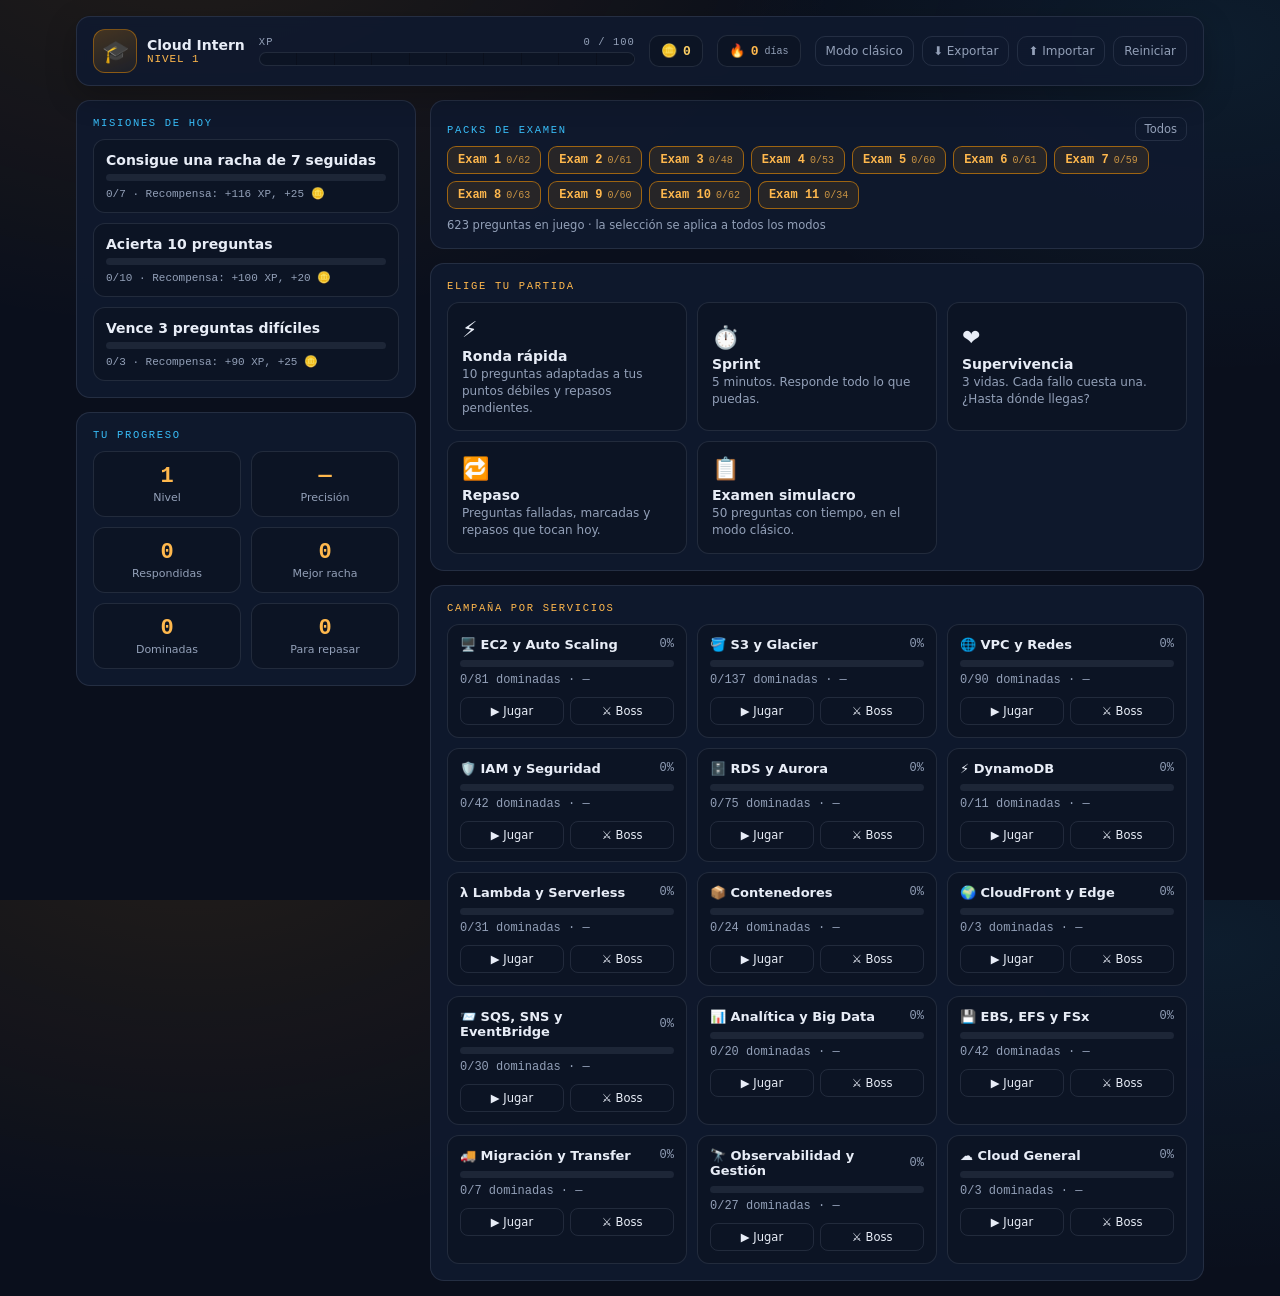
==== game.html @ a1cb2301 "Add exam-package selection to game mode Toggle chips (Exam 1-11) on the dashboard scope the question" ====
<!doctype html>
<html lang="es">
<head>
  <meta charset="utf-8"/>
  <meta name="viewport" content="width=device-width, initial-scale=1"/>
  <title>AWS Architect: Training Grounds — SAA-C03</title>
  <link rel="stylesheet" href="game.css"/>
</head>
<body>
  <div class="wrap">

    <!-- HUD persistente -->
    <header class="hud">
      <div class="rank-badge">
        <div class="icon" id="hudRankIcon">🎓</div>
        <div class="who">
          <div class="rank-name" id="hudRankName">Cloud Intern</div>
          <div class="level-tag" id="hudLevel">NIVEL 1</div>
        </div>
      </div>
      <div class="xpbar-wrap">
        <div class="xpbar-label">
          <span>XP</span>
          <span id="hudXpText">0 / 100</span>
        </div>
        <div class="xpbar" role="progressbar" aria-label="Progreso de nivel" aria-valuemin="0" aria-valuemax="100" id="hudXpBar">
          <div class="fill" id="hudXpFill"></div>
          <div class="segments"></div>
        </div>
      </div>
      <div class="hud-pill coins" title="Monedas">🪙 <span id="hudCoins">0</span></div>
      <div class="hud-pill flame" title="Racha diaria">🔥 <span id="hudDailyStreak">0</span> <span class="sub">días</span></div>
      <div class="hud-actions">
        <a href="quiz.html" title="Quiz clásico">Modo clásico</a>
        <button id="exportBtn" title="Descargar progreso como JSON">⬇ Exportar</button>
        <button id="importBtn" title="Cargar progreso desde JSON">⬆ Importar</button>
        <input type="file" id="importFile" accept=".json,application/json" class="hidden"/>
        <button id="resetBtn" title="Reiniciar progreso del juego">Reiniciar</button>
      </div>
    </header>

    <!-- ============ DASHBOARD ============ -->
    <main id="viewDashboard">
      <div class="dash-grid">
        <div>
          <section class="panel" aria-labelledby="missionsTitle">
            <p class="eyebrow" id="missionsTitle">Misiones de hoy</p>
            <div id="missionsList"></div>
          </section>
          <section class="panel" style="margin-top: 14px;" aria-labelledby="statsTitle">
            <p class="eyebrow" id="statsTitle">Tu progreso</p>
            <div class="stats-row" id="statsRow"></div>
          </section>
        </div>
        <div>
          <section class="panel" aria-labelledby="examsTitle">
            <div class="exams-head">
              <p class="eyebrow" id="examsTitle">Packs de examen</p>
              <button id="examsAllBtn" class="exams-all">Todos</button>
            </div>
            <div class="exam-chips" id="examChips" role="group" aria-label="Packs de examen incluidos"></div>
            <div class="exams-note" id="examsNote"></div>
          </section>
          <section class="panel" style="margin-top: 14px;" aria-labelledby="modesTitle">
            <p class="eyebrow orange" id="modesTitle">Elige tu partida</p>
            <div class="modes-grid" id="modesGrid"></div>
          </section>
          <section class="panel" style="margin-top: 14px;" aria-labelledby="campaignTitle">
            <p class="eyebrow orange" id="campaignTitle">Campaña por servicios</p>
            <div class="cat-grid" id="catGrid"></div>
          </section>
        </div>
      </div>
    </main>

    <!-- ============ PARTIDA ============ -->
    <main id="viewPlay" class="hidden">
      <div class="playbar">
        <span class="mode-tag" id="playModeTag">MODO</span>
        <span class="progress-tag" id="playProgress"></span>
        <span class="timer-tag" id="playTimer"></span>
        <span class="lives-tag" id="playLives"></span>
        <span class="spacer"></span>
        <div class="combo-meter" id="comboMeter" title="Racha de aciertos">
          <span class="combo-n" id="comboN">0</span>
          <span class="combo-x" id="comboX">racha</span>
        </div>
        <button class="btn" id="quitBtn">Terminar</button>
      </div>

      <section class="panel qcard" id="qCard">
        <div class="xp-float" id="xpFloat"></div>
        <div class="chips" id="qChips"></div>
        <div class="qprompt" id="qPrompt"></div>
        <div class="opts" id="qOptions"></div>
        <div class="play-actions">
          <button class="btn primary" id="submitBtn" disabled>Responder</button>
          <button class="btn" id="nextBtn" disabled>Siguiente</button>
          <button class="flag-btn" id="flagBtn">☆ Marcar para repaso</button>
        </div>
        <div id="resultBox"></div>
      </section>
    </main>

    <!-- ============ RESUMEN ============ -->
    <main id="viewSummary" class="hidden">
      <section class="panel">
        <div class="summary-hero">
          <p class="eyebrow orange" id="summaryMode">SESIÓN</p>
          <div class="big" id="summaryTitle">Sesión completada</div>
          <div class="sub" id="summarySub"></div>
        </div>
        <div class="summary-grid" id="summaryGrid"></div>
        <div class="summary-actions">
          <button class="btn primary" id="againBtn">⚡ Otra ronda</button>
          <button class="btn" id="dashBtn">Volver al dashboard</button>
        </div>
      </section>
    </main>

  </div>

  <!-- Overlay genérico: level-up, cofres, boss -->
  <div class="overlay hidden" id="overlay" role="dialog" aria-modal="true">
    <div class="overlay-card">
      <div class="ov-icon" id="ovIcon">🎉</div>
      <div class="ov-title" id="ovTitle"></div>
      <div class="ov-sub" id="ovSub"></div>
      <button class="btn primary" id="ovBtn">Continuar</button>
    </div>
  </div>

  <div class="toasts" id="toasts" aria-live="polite"></div>

  <script src="quiz-data-all.js"></script>
  <script src="game-core.js"></script>
  <script src="game.js"></script>
</body>
</html>
---- game.css ----
/* game.css — AWS Architect: Training Grounds */

:root {
  --bg: #0a0f1c;
  --panel: #101a2e;
  --panel-2: #0c1424;
  --ink: #e8edf7;
  --muted: #93a0b8;
  --border: rgba(148, 163, 184, 0.16);
  --orange: #ff9900;
  --orange-hi: #ffb84d;
  --cyan: #38bdf8;
  --good: #3fb950;
  --bad: #f85149;
  --gold: #ffd166;
  --ring: rgba(255, 153, 0, 0.35);
  --hud-font: ui-monospace, "Cascadia Mono", Consolas, "SF Mono", monospace;
  --body-font: "Segoe UI", system-ui, -apple-system, Roboto, sans-serif;
  --radius: 14px;
}

* { box-sizing: border-box; }
html, body { height: 100%; }

body {
  margin: 0;
  font-family: var(--body-font);
  color: var(--ink);
  background:
    radial-gradient(1100px 700px at 15% -10%, rgba(255, 153, 0, 0.10), transparent 60%),
    radial-gradient(900px 600px at 95% 5%, rgba(56, 189, 248, 0.08), transparent 55%),
    var(--bg);
  min-height: 100vh;
}

.wrap { max-width: 1160px; margin: 0 auto; padding: 16px; }

.hidden { display: none !important; }

/* ---------- HUD superior ---------- */
.hud {
  display: flex;
  align-items: center;
  gap: 14px;
  flex-wrap: wrap;
  padding: 12px 16px;
  background: rgba(16, 26, 46, 0.92);
  border: 1px solid var(--border);
  border-radius: var(--radius);
  box-shadow: 0 10px 30px rgba(0, 0, 0, 0.25);
  position: sticky;
  top: 10px;
  z-index: 40;
  backdrop-filter: blur(6px);
}

.rank-badge {
  display: flex;
  align-items: center;
  gap: 10px;
  min-width: 0;
}
.rank-badge .icon {
  width: 44px; height: 44px;
  display: grid; place-items: center;
  font-size: 22px;
  background: linear-gradient(160deg, rgba(255, 153, 0, 0.22), rgba(255, 153, 0, 0.06));
  border: 1px solid rgba(255, 153, 0, 0.4);
  border-radius: 12px;
  flex-shrink: 0;
}
.rank-badge .who { min-width: 0; }
.rank-badge .rank-name {
  font-weight: 700;
  font-size: 14px;
  white-space: nowrap;
}
.rank-badge .level-tag {
  font-family: var(--hud-font);
  font-size: 11px;
  color: var(--orange-hi);
  letter-spacing: 0.08em;
}

/* Barra de XP segmentada — elemento firma del HUD */
.xpbar-wrap { flex: 1; min-width: 180px; }
.xpbar-label {
  display: flex; justify-content: space-between;
  font-family: var(--hud-font);
  font-size: 10.5px; letter-spacing: 0.1em;
  color: var(--muted);
  margin-bottom: 4px;
  text-transform: uppercase;
}
.xpbar {
  height: 14px;
  border-radius: 7px;
  background: var(--panel-2);
  border: 1px solid var(--border);
  overflow: hidden;
  position: relative;
}
.xpbar .fill {
  height: 100%;
  width: 0%;
  border-radius: 7px;
  background:
    repeating-linear-gradient(-55deg, transparent 0 8px, rgba(255, 255, 255, 0.14) 8px 16px),
    linear-gradient(90deg, #d97706, var(--orange) 60%, var(--orange-hi));
  box-shadow: 0 0 12px rgba(255, 153, 0, 0.5);
  transition: width 0.5s cubic-bezier(0.22, 1, 0.36, 1);
}
.xpbar .segments {
  position: absolute; inset: 0;
  background: repeating-linear-gradient(90deg, transparent 0 calc(10% - 1px), rgba(10, 15, 28, 0.9) calc(10% - 1px) 10%);
  pointer-events: none;
}

.hud-pill {
  display: flex; align-items: center; gap: 6px;
  font-family: var(--hud-font);
  font-size: 13px; font-weight: 600;
  padding: 7px 11px;
  border-radius: 10px;
  border: 1px solid var(--border);
  background: var(--panel-2);
  white-space: nowrap;
}
.hud-pill.coins { color: var(--gold); }
.hud-pill.flame { color: var(--orange-hi); }
.hud-pill .sub { color: var(--muted); font-size: 10px; font-weight: 400; }

.hud-actions { display: flex; gap: 8px; }
.hud-actions a, .hud-actions button {
  font-size: 12px;
  color: var(--muted);
  background: transparent;
  border: 1px solid var(--border);
  border-radius: 10px;
  padding: 7px 10px;
  cursor: pointer;
  text-decoration: none;
  font-family: var(--body-font);
}
.hud-actions a:hover, .hud-actions button:hover { color: var(--ink); border-color: var(--muted); }

/* ---------- Paneles genéricos ---------- */
.panel {
  background: rgba(16, 26, 46, 0.92);
  border: 1px solid var(--border);
  border-radius: var(--radius);
  padding: 16px;
}

.eyebrow {
  font-family: var(--hud-font);
  font-size: 10.5px;
  letter-spacing: 0.16em;
  text-transform: uppercase;
  color: var(--cyan);
  margin: 0 0 10px;
}
.eyebrow.orange { color: var(--orange-hi); }

h1, h2, h3 { margin: 0; }

button.btn {
  border: 0;
  padding: 11px 16px;
  border-radius: 12px;
  cursor: pointer;
  font-weight: 700;
  font-size: 14px;
  letter-spacing: 0.02em;
  font-family: var(--body-font);
  color: var(--ink);
  background: rgba(48, 54, 61, 0.85);
  border: 1px solid var(--border);
}
button.btn.primary {
  background: linear-gradient(180deg, var(--orange), #e08600);
  color: #14100a;
  border: 0;
}
button.btn:hover:not(:disabled) { filter: brightness(1.08); }
button.btn:active:not(:disabled) { transform: translateY(1px); }
button.btn:disabled { opacity: 0.5; cursor: not-allowed; }
button:focus-visible, a:focus-visible, label:focus-within {
  outline: 2px solid var(--cyan);
  outline-offset: 2px;
}

/* ---------- Dashboard ---------- */
.dash-grid {
  display: grid;
  grid-template-columns: 340px 1fr;
  gap: 14px;
  margin-top: 14px;
}
@media (max-width: 960px) { .dash-grid { grid-template-columns: 1fr; } }

.mission-card {
  display: flex; flex-direction: column; gap: 6px;
  padding: 12px;
  border: 1px solid var(--border);
  border-radius: 12px;
  background: var(--panel-2);
  margin-bottom: 10px;
}
.mission-card:last-child { margin-bottom: 0; }
.mission-card .mtext { font-size: 14px; font-weight: 600; }
.mission-card .mreward {
  font-family: var(--hud-font);
  font-size: 11px; color: var(--muted);
}
.mission-card.done { border-color: rgba(63, 185, 80, 0.5); }
.mission-card.done .mtext { color: var(--good); }
.mini-bar {
  height: 7px; border-radius: 4px;
  background: rgba(148, 163, 184, 0.12);
  overflow: hidden;
}
.mini-bar .fill {
  height: 100%;
  background: linear-gradient(90deg, var(--cyan), #7dd3fc);
  border-radius: 4px;
  transition: width 0.4s ease;
}
.mission-card.done .mini-bar .fill { background: var(--good); }

/* Packs de examen: chips conmutables que delimitan el pool de todos los modos */
.exams-head { display: flex; align-items: baseline; justify-content: space-between; gap: 10px; }
.exams-all {
  font-family: var(--body-font);
  font-size: 11.5px;
  color: var(--muted);
  background: transparent;
  border: 1px solid var(--border);
  border-radius: 8px;
  padding: 4px 9px;
  cursor: pointer;
}
.exams-all:hover { color: var(--ink); border-color: var(--muted); }
.exam-chips { display: flex; flex-wrap: wrap; gap: 7px; }
.exam-chip {
  font-family: var(--hud-font);
  font-size: 12px;
  padding: 6px 10px;
  border-radius: 9px;
  border: 1px solid var(--border);
  background: transparent;
  color: var(--muted);
  cursor: pointer;
  transition: border-color 0.15s, color 0.15s, background 0.15s;
}
.exam-chip .n { font-weight: 700; }
.exam-chip .pct { font-size: 10px; opacity: 0.75; margin-left: 5px; }
.exam-chip:hover { border-color: rgba(255, 153, 0, 0.45); color: var(--ink); }
.exam-chip[aria-pressed="true"] {
  border-color: rgba(255, 153, 0, 0.55);
  background: rgba(255, 153, 0, 0.10);
  color: var(--orange-hi);
}
.exams-note {
  margin-top: 9px;
  font-size: 11.5px;
  color: var(--muted);
}

.modes-grid {
  display: grid;
  grid-template-columns: repeat(3, 1fr);
  gap: 10px;
}
@media (max-width: 720px) { .modes-grid { grid-template-columns: repeat(2, 1fr); } }
@media (max-width: 480px) { .modes-grid { grid-template-columns: 1fr; } }

.mode-card {
  text-align: left;
  padding: 14px;
  border-radius: 12px;
  border: 1px solid var(--border);
  background: var(--panel-2);
  cursor: pointer;
  color: var(--ink);
  font-family: var(--body-font);
  transition: transform 0.15s ease, border-color 0.15s ease;
}
.mode-card:hover { transform: translateY(-2px); border-color: rgba(255, 153, 0, 0.5); }
.mode-card .mode-icon { font-size: 22px; }
.mode-card .mode-name { font-weight: 700; font-size: 14px; margin: 6px 0 2px; }
.mode-card .mode-desc { font-size: 12px; color: var(--muted); line-height: 1.4; }

.cat-grid {
  display: grid;
  grid-template-columns: repeat(auto-fill, minmax(210px, 1fr));
  gap: 10px;
}
.cat-card {
  padding: 12px;
  border: 1px solid var(--border);
  border-radius: 12px;
  background: var(--panel-2);
}
.cat-card .cat-head {
  display: flex; align-items: center; justify-content: space-between;
  gap: 8px; margin-bottom: 8px;
}
.cat-card .cat-name { font-size: 13px; font-weight: 600; }
.cat-card .cat-pct {
  font-family: var(--hud-font); font-size: 12px; color: var(--muted);
}
.cat-card .cat-actions { display: flex; gap: 6px; margin-top: 10px; }
.cat-card .cat-actions button {
  flex: 1;
  font-size: 11.5px;
  padding: 6px 8px;
  border-radius: 8px;
  border: 1px solid var(--border);
  background: transparent;
  color: var(--ink);
  cursor: pointer;
  font-family: var(--body-font);
}
.cat-card .cat-actions button:hover { border-color: var(--orange); color: var(--orange-hi); }
.cat-card .cat-actions button.boss-done { border-color: rgba(255, 209, 102, 0.5); color: var(--gold); }
.cat-card .mini-bar .fill { background: linear-gradient(90deg, #d97706, var(--orange-hi)); }
.cat-card.weak { border-color: rgba(248, 81, 73, 0.35); }

.stats-row {
  display: grid;
  grid-template-columns: repeat(auto-fit, minmax(130px, 1fr));
  gap: 10px;
}
.stat-tile {
  padding: 12px;
  border: 1px solid var(--border);
  border-radius: 12px;
  background: var(--panel-2);
  text-align: center;
}
.stat-tile .num {
  font-family: var(--hud-font);
  font-size: 22px; font-weight: 700;
  color: var(--orange-hi);
}
.stat-tile .lbl { font-size: 11px; color: var(--muted); margin-top: 2px; }

/* ---------- Vista de juego ---------- */
.playbar {
  display: flex; align-items: center; gap: 12px; flex-wrap: wrap;
  margin: 14px 0;
}
.playbar .mode-tag {
  font-family: var(--hud-font);
  font-size: 11px; letter-spacing: 0.14em; text-transform: uppercase;
  color: var(--cyan);
  border: 1px solid rgba(56, 189, 248, 0.35);
  padding: 6px 10px; border-radius: 8px;
}
.playbar .progress-tag, .playbar .timer-tag, .playbar .lives-tag {
  font-family: var(--hud-font);
  font-size: 13px;
}
.playbar .timer-tag.warn { color: var(--bad); font-weight: 700; }
.playbar .spacer { flex: 1; }

/* Medidor de combo — se "calienta" con la racha */
.combo-meter {
  display: flex; align-items: center; gap: 8px;
  font-family: var(--hud-font);
  padding: 6px 12px;
  border-radius: 10px;
  border: 1px solid var(--border);
  background: var(--panel-2);
  transition: border-color 0.3s, box-shadow 0.3s;
}
.combo-meter .combo-n { font-size: 16px; font-weight: 700; }
.combo-meter .combo-x { font-size: 11px; color: var(--muted); }
.combo-meter.heat-1 { border-color: rgba(255, 153, 0, 0.4); }
.combo-meter.heat-1 .combo-n { color: var(--orange-hi); }
.combo-meter.heat-2 {
  border-color: var(--orange);
  box-shadow: 0 0 14px rgba(255, 153, 0, 0.35);
}
.combo-meter.heat-2 .combo-n { color: var(--orange); }
.combo-meter.heat-3 {
  border-color: #fff;
  box-shadow: 0 0 20px rgba(255, 184, 77, 0.7);
  animation: heat-pulse 1.2s ease-in-out infinite;
}
.combo-meter.heat-3 .combo-n { color: #fff; text-shadow: 0 0 8px var(--orange); }
@keyframes heat-pulse {
  0%, 100% { box-shadow: 0 0 14px rgba(255, 184, 77, 0.5); }
  50% { box-shadow: 0 0 26px rgba(255, 184, 77, 0.9); }
}

.qcard { position: relative; overflow: hidden; }
.qcard .chips { display: flex; gap: 8px; flex-wrap: wrap; margin-bottom: 12px; }
.chip {
  font-family: var(--hud-font);
  font-size: 10.5px; letter-spacing: 0.1em; text-transform: uppercase;
  padding: 4px 9px; border-radius: 7px;
  border: 1px solid var(--border);
  color: var(--muted);
}
.chip.hard { color: var(--bad); border-color: rgba(248, 81, 73, 0.45); }
.chip.multi { color: var(--cyan); border-color: rgba(56, 189, 248, 0.4); }

.qprompt { font-size: 16px; line-height: 1.5; }

.opts { margin-top: 14px; display: grid; gap: 9px; }
.opt {
  display: flex; gap: 10px; align-items: flex-start;
  padding: 12px;
  border: 1px solid var(--border);
  border-radius: 12px;
  background: rgba(255, 255, 255, 0.02);
  cursor: pointer;
  transition: border-color 0.12s, background 0.12s;
}
.opt:hover { border-color: rgba(255, 153, 0, 0.4); background: rgba(255, 153, 0, 0.05); }
.opt input { margin-top: 3px; accent-color: var(--orange); }
.opt .optk {
  width: 24px;
  font-family: var(--hud-font);
  font-weight: 700;
  color: var(--muted);
  flex-shrink: 0;
}
.opt.correct { border-color: rgba(63, 185, 80, 0.6); background: rgba(63, 185, 80, 0.1); }
.opt.wrong { border-color: rgba(248, 81, 73, 0.6); background: rgba(248, 81, 73, 0.08); }

/* Flash de la tarjeta al responder */
.qcard.flash-ok { animation: flash-ok 0.55s ease; }
.qcard.flash-bad { animation: flash-bad 0.45s ease; }
@keyframes flash-ok {
  0% { box-shadow: 0 0 0 rgba(63, 185, 80, 0); }
  35% { box-shadow: 0 0 40px rgba(63, 185, 80, 0.55); border-color: var(--good); }
  100% { box-shadow: 0 0 0 rgba(63, 185, 80, 0); }
}
@keyframes flash-bad {
  0%, 100% { transform: translateX(0); }
  25% { transform: translateX(-7px); }
  50% { transform: translateX(6px); }
  75% { transform: translateX(-3px); }
}

/* XP flotante */
.xp-float {
  position: absolute;
  top: 14px; right: 18px;
  font-family: var(--hud-font);
  font-weight: 700;
  font-size: 20px;
  color: var(--orange-hi);
  text-shadow: 0 0 12px rgba(255, 153, 0, 0.6);
  pointer-events: none;
  opacity: 0;
}
.xp-float.go { animation: xp-rise 1.1s ease forwards; }
@keyframes xp-rise {
  0% { opacity: 0; transform: translateY(8px) scale(0.85); }
  20% { opacity: 1; transform: translateY(0) scale(1.1); }
  100% { opacity: 0; transform: translateY(-34px) scale(1); }
}

.play-actions { display: flex; gap: 10px; margin-top: 14px; flex-wrap: wrap; }
.flag-btn {
  margin-left: auto;
  background: transparent;
  border: 1px solid var(--border);
  color: var(--muted);
  border-radius: 12px;
  padding: 10px 14px;
  cursor: pointer;
  font-size: 13px;
  font-family: var(--body-font);
}
.flag-btn.flagged { color: var(--gold); border-color: rgba(255, 209, 102, 0.5); }

.result-panel {
  margin-top: 14px;
  padding: 13px;
  border-radius: 12px;
  border: 1px solid var(--border);
}
.result-panel.ok { border-color: rgba(63, 185, 80, 0.55); }
.result-panel.bad { border-color: rgba(248, 81, 73, 0.55); }
.result-panel .verdict { font-weight: 800; font-size: 15px; margin-bottom: 6px; }
.result-panel.ok .verdict { color: var(--good); }
.result-panel.bad .verdict { color: var(--bad); }
.result-panel .detail { color: var(--muted); font-size: 13px; }
.result-panel .explain {
  margin-top: 10px;
  padding-top: 10px;
  border-top: 1px dashed var(--border);
  font-size: 13px;
  line-height: 1.5;
  color: var(--muted);
}
.result-panel .explain b { color: var(--ink); }

/* ---------- Resumen de sesión ---------- */
.summary-hero { text-align: center; padding: 26px 16px 10px; }
.summary-hero .big {
  font-size: 30px;
  font-weight: 800;
  letter-spacing: -0.01em;
}
.summary-hero .sub { color: var(--muted); margin-top: 6px; }
.summary-grid {
  display: grid;
  grid-template-columns: repeat(auto-fit, minmax(140px, 1fr));
  gap: 10px;
  margin-top: 18px;
}
.summary-actions { display: flex; gap: 10px; justify-content: center; margin-top: 22px; flex-wrap: wrap; }

/* ---------- Overlays ---------- */
.overlay {
  position: fixed; inset: 0;
  display: grid; place-items: center;
  background: rgba(5, 8, 16, 0.82);
  z-index: 100;
  padding: 16px;
}
.overlay-card {
  text-align: center;
  padding: 34px 40px;
  border-radius: 18px;
  background: var(--panel);
  border: 1px solid rgba(255, 153, 0, 0.45);
  box-shadow: 0 0 60px rgba(255, 153, 0, 0.25);
  max-width: 440px;
  animation: overlay-in 0.4s cubic-bezier(0.22, 1, 0.36, 1);
}
@keyframes overlay-in {
  from { opacity: 0; transform: scale(0.85) translateY(14px); }
  to { opacity: 1; transform: scale(1) translateY(0); }
}
.overlay-card .ov-icon { font-size: 52px; animation: ov-bounce 0.9s ease; }
@keyframes ov-bounce {
  0% { transform: scale(0); }
  55% { transform: scale(1.25); }
  100% { transform: scale(1); }
}
.overlay-card .ov-title {
  font-size: 24px; font-weight: 800; margin-top: 10px;
  color: var(--orange-hi);
}
.overlay-card .ov-sub { color: var(--muted); margin-top: 8px; font-size: 14px; line-height: 1.5; }
.overlay-card .btn { margin-top: 20px; }

/* ---------- Toasts ---------- */
.toasts {
  position: fixed;
  bottom: 18px; right: 18px;
  display: flex; flex-direction: column; gap: 8px;
  z-index: 90;
  max-width: 320px;
}
.toast {
  padding: 11px 14px;
  border-radius: 12px;
  background: var(--panel);
  border: 1px solid var(--border);
  font-size: 13px;
  box-shadow: 0 8px 24px rgba(0, 0, 0, 0.4);
  animation: toast-in 0.3s ease;
}
.toast.mission { border-color: rgba(63, 185, 80, 0.5); }
.toast.reward { border-color: rgba(255, 209, 102, 0.5); }
@keyframes toast-in {
  from { opacity: 0; transform: translateX(30px); }
  to { opacity: 1; transform: translateX(0); }
}
.toast.out { opacity: 0; transition: opacity 0.4s; }

/* ---------- Accesibilidad ---------- */
@media (prefers-reduced-motion: reduce) {
  *, *::before, *::after {
    animation-duration: 0.01ms !important;
    animation-iteration-count: 1 !important;
    transition-duration: 0.01ms !important;
  }
}
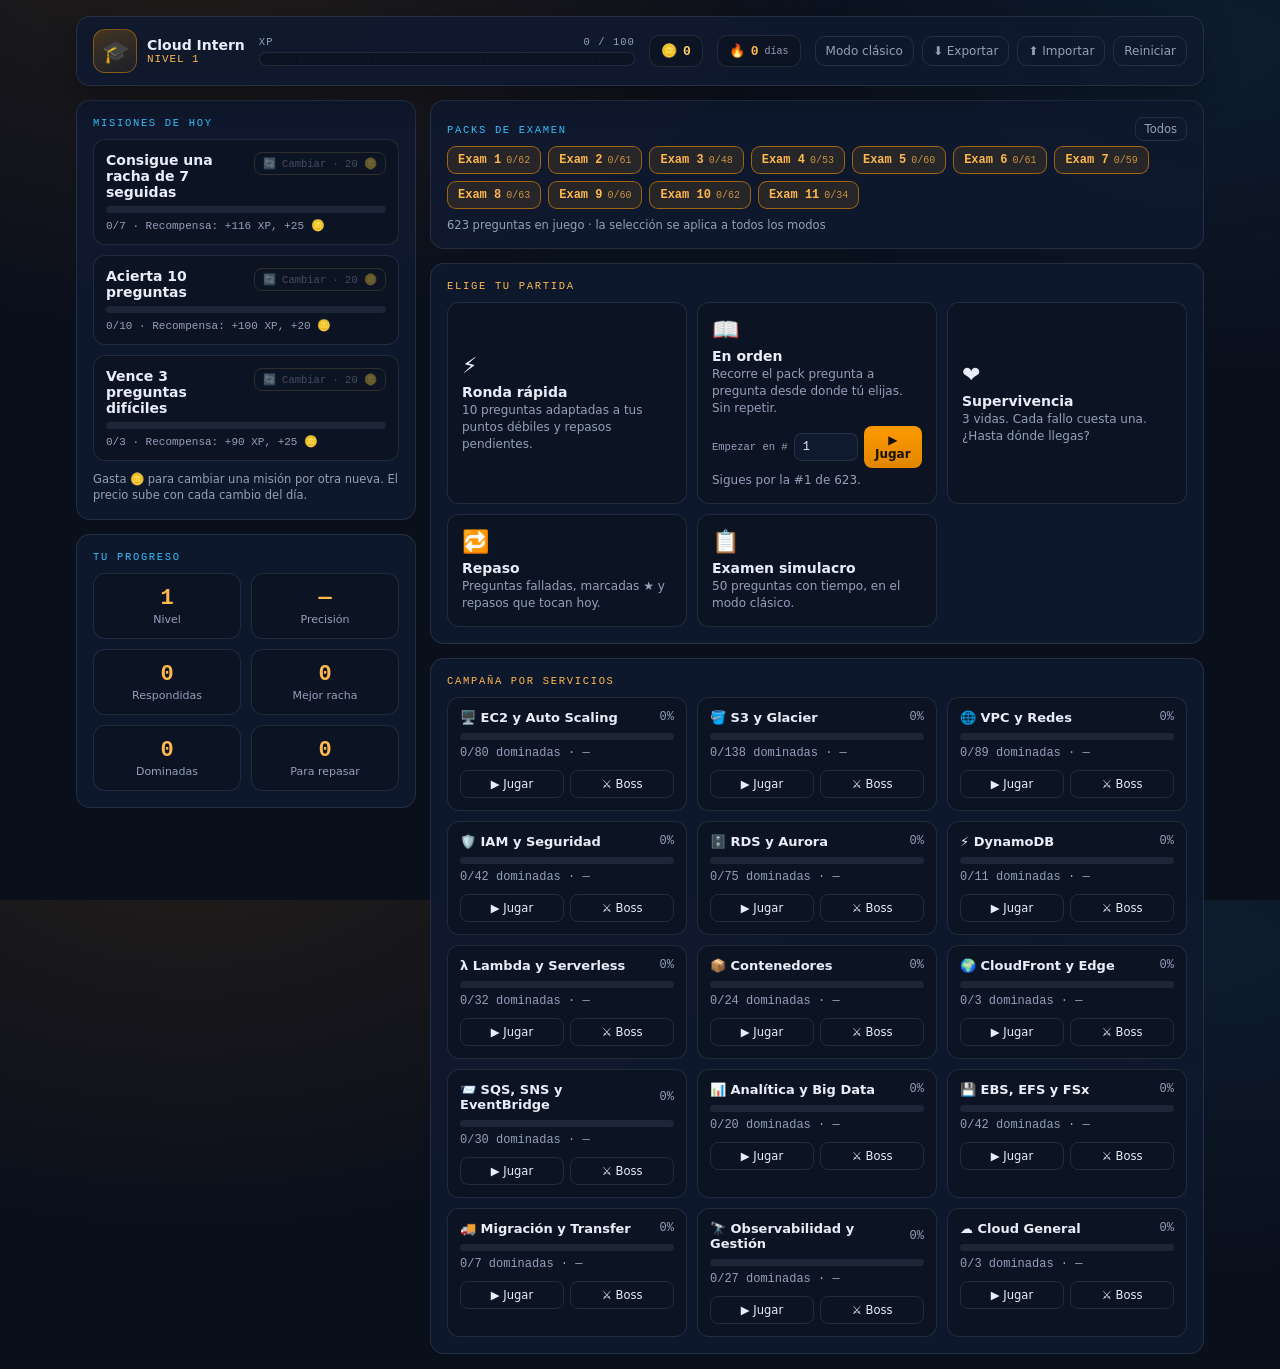
==== commit 3fd367a8: "Add mission refresh: spend coins to swap a daily mission for a new one Gives coins a real use and le" ====
--- a/game.html
+++ b/game.html
@@ -46,6 +46,7 @@
           <section class="panel" aria-labelledby="missionsTitle">
             <p class="eyebrow" id="missionsTitle">Misiones de hoy</p>
             <div id="missionsList"></div>
+            <p class="missions-note">Gasta 🪙 para cambiar una misión por otra nueva. El precio sube con cada cambio del día.</p>
           </section>
           <section class="panel" style="margin-top: 14px;" aria-labelledby="statsTitle">
             <p class="eyebrow" id="statsTitle">Tu progreso</p>
--- a/game.css
+++ b/game.css
@@ -208,7 +208,28 @@
   margin-bottom: 10px;
 }
 .mission-card:last-child { margin-bottom: 0; }
+.mission-head {
+  display: flex; align-items: flex-start; justify-content: space-between; gap: 10px;
+}
 .mission-card .mtext { font-size: 14px; font-weight: 600; }
+.mission-refresh {
+  flex-shrink: 0;
+  font-family: var(--hud-font);
+  font-size: 10.5px;
+  white-space: nowrap;
+  color: var(--gold);
+  background: transparent;
+  border: 1px solid rgba(255, 209, 102, 0.35);
+  border-radius: 8px;
+  padding: 4px 8px;
+  cursor: pointer;
+  transition: border-color 0.15s, background 0.15s;
+}
+.mission-refresh:hover:not(:disabled) {
+  border-color: var(--gold);
+  background: rgba(255, 209, 102, 0.10);
+}
+.mission-refresh:disabled { opacity: 0.4; cursor: not-allowed; color: var(--muted); }
 .mission-card .mreward {
   font-family: var(--hud-font);
   font-size: 11px; color: var(--muted);
@@ -227,6 +248,7 @@
   transition: width 0.4s ease;
 }
 .mission-card.done .mini-bar .fill { background: var(--good); }
+.missions-note { margin: 10px 0 0; font-size: 11.5px; color: var(--muted); line-height: 1.4; }
 
 /* Packs de examen: chips conmutables que delimitan el pool de todos los modos */
 .exams-head { display: flex; align-items: baseline; justify-content: space-between; gap: 10px; }
@@ -290,6 +312,46 @@
 .mode-card .mode-icon { font-size: 22px; }
 .mode-card .mode-name { font-weight: 700; font-size: 14px; margin: 6px 0 2px; }
 .mode-card .mode-desc { font-size: 12px; color: var(--muted); line-height: 1.4; }
+
+/* Controles del modo "En orden": offset + jugar */
+.ordered-controls {
+  display: flex; align-items: center; gap: 6px;
+  margin-top: 10px;
+}
+.ordered-controls label {
+  font-family: var(--hud-font);
+  font-size: 10.5px;
+  color: var(--muted);
+  white-space: nowrap;
+}
+.ordered-controls input {
+  width: 64px;
+  padding: 6px 8px;
+  border-radius: 8px;
+  border: 1px solid var(--border);
+  background: var(--panel);
+  color: var(--ink);
+  font-family: var(--hud-font);
+  font-size: 12px;
+}
+.ordered-controls input:focus {
+  outline: none;
+  border-color: rgba(255, 153, 0, 0.55);
+  box-shadow: 0 0 0 3px var(--ring);
+}
+.ordered-controls .ordered-go {
+  flex: 1;
+  border: 0;
+  padding: 7px 10px;
+  border-radius: 8px;
+  background: linear-gradient(180deg, var(--orange), #e08600);
+  color: #14100a;
+  font-weight: 700;
+  font-size: 12px;
+  cursor: pointer;
+  font-family: var(--body-font);
+}
+.ordered-controls .ordered-go:hover { filter: brightness(1.08); }
 
 .cat-grid {
   display: grid;
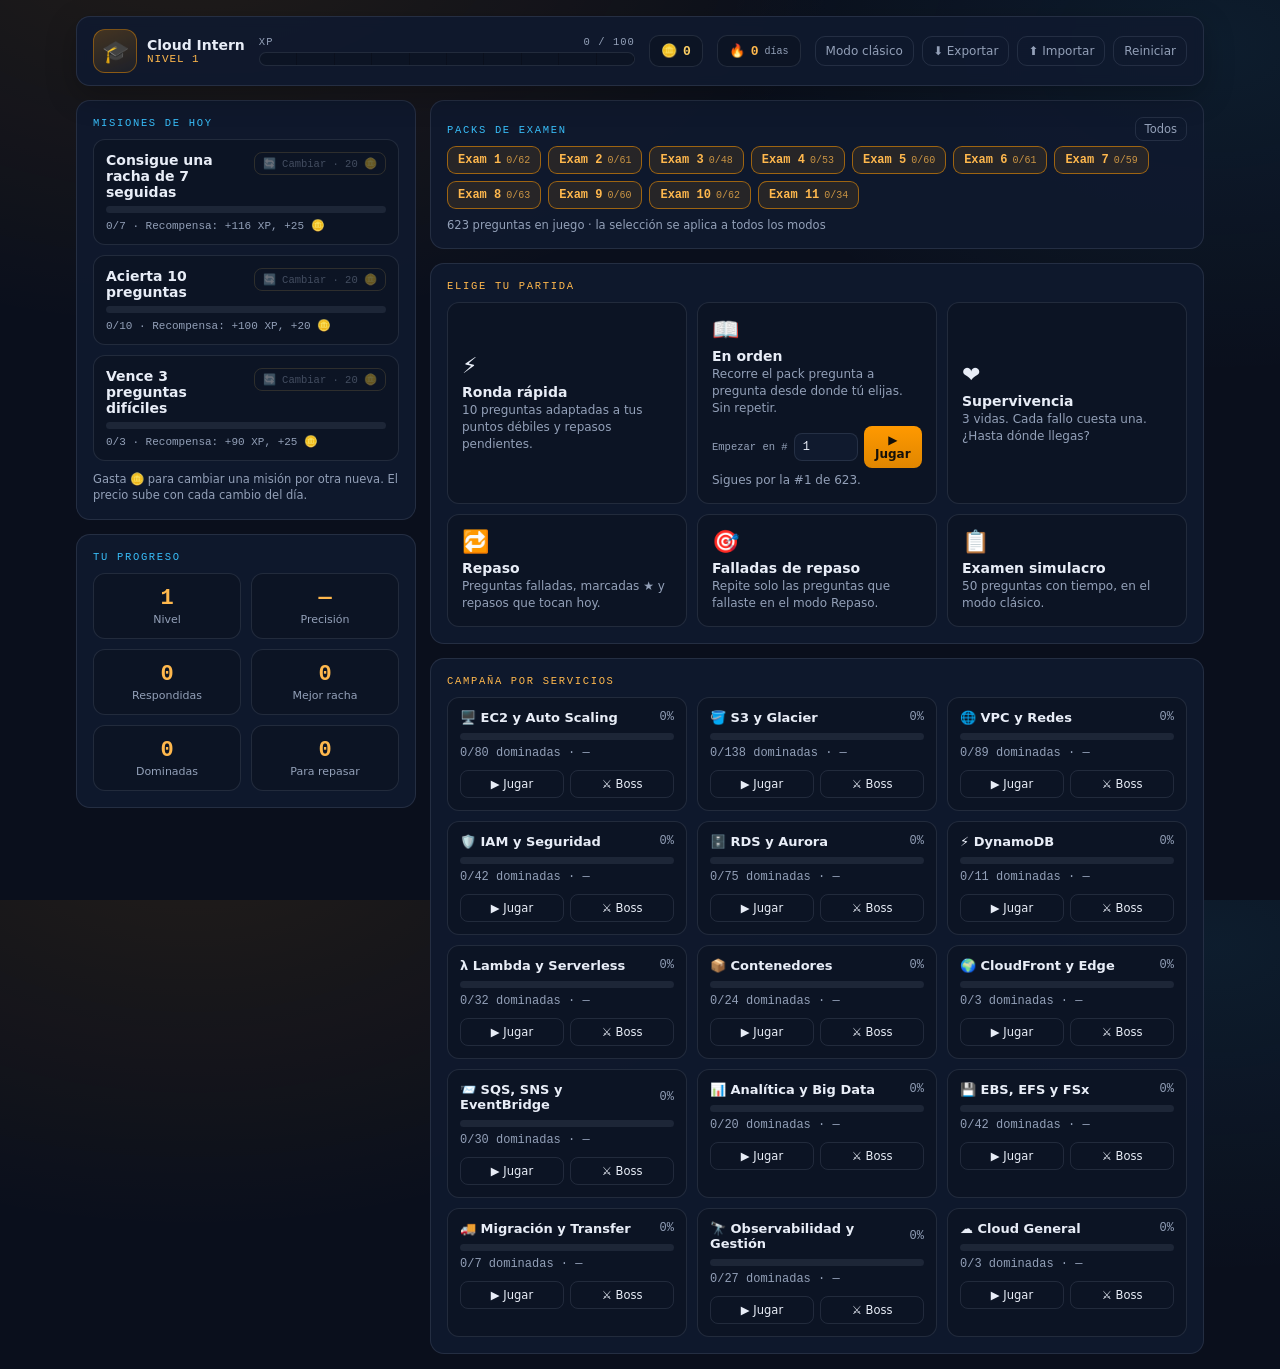
==== commit 72abd84f: "#" ====
--- a/game.html
+++ b/game.html
@@ -4,7 +4,7 @@
   <meta charset="utf-8"/>
   <meta name="viewport" content="width=device-width, initial-scale=1"/>
   <title>AWS Architect: Training Grounds — SAA-C03</title>
-  <link rel="stylesheet" href="game.css"/>
+  <link rel="stylesheet" href="game.css?v=7"/>
 </head>
 <body>
   <div class="wrap">
@@ -133,8 +133,8 @@
 
   <div class="toasts" id="toasts" aria-live="polite"></div>
 
-  <script src="quiz-data-all.js"></script>
-  <script src="game-core.js"></script>
-  <script src="game.js"></script>
+  <script src="quiz-data-all.js?v=9"></script>
+  <script src="game-core.js?v=9"></script>
+  <script src="game.js?v=9"></script>
 </body>
 </html>
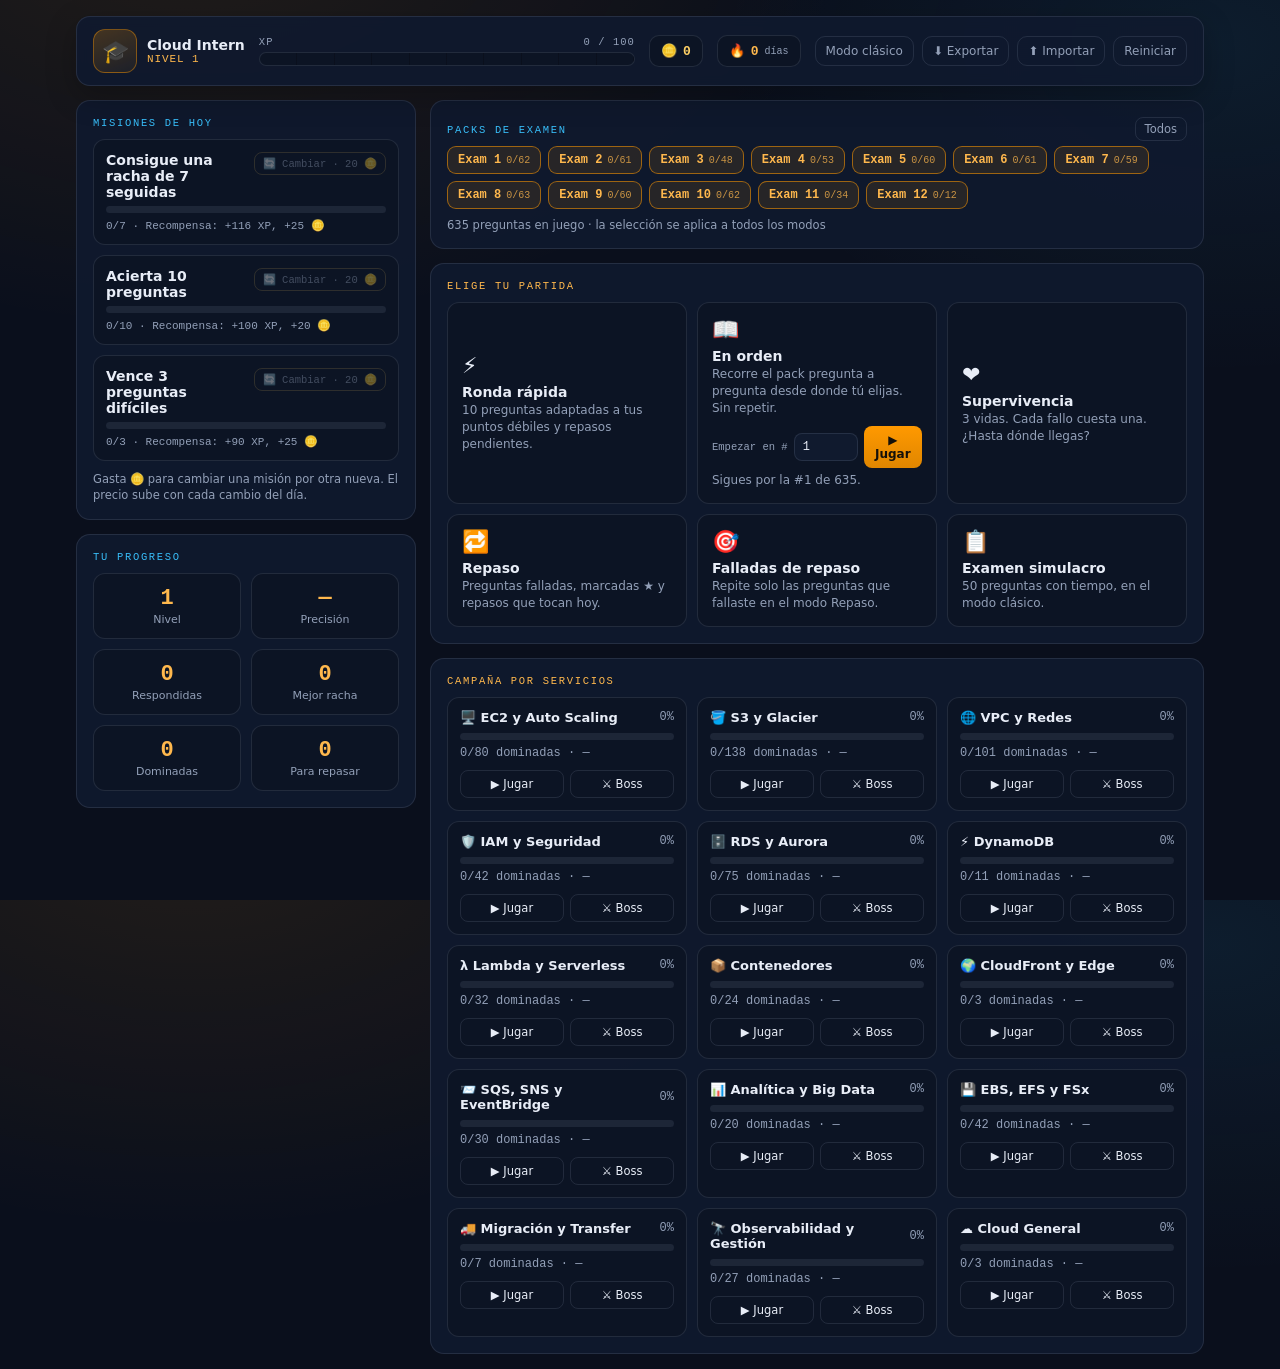
==== commit 515e7efd: "Add small hand-curated Networking/VIF dataset (Exam 12) 12 questions from a real WDS exam attempt on" ====
--- a/game.html
+++ b/game.html
@@ -133,8 +133,9 @@
 
   <div class="toasts" id="toasts" aria-live="polite"></div>
 
-  <script src="quiz-data-all.js?v=9"></script>
-  <script src="game-core.js?v=9"></script>
-  <script src="game.js?v=9"></script>
+  <script src="quiz-data-all.js?v=11"></script>
+  <script src="dataset-wds-networking.js?v=11"></script>
+  <script src="game-core.js?v=11"></script>
+  <script src="game.js?v=11"></script>
 </body>
 </html>
